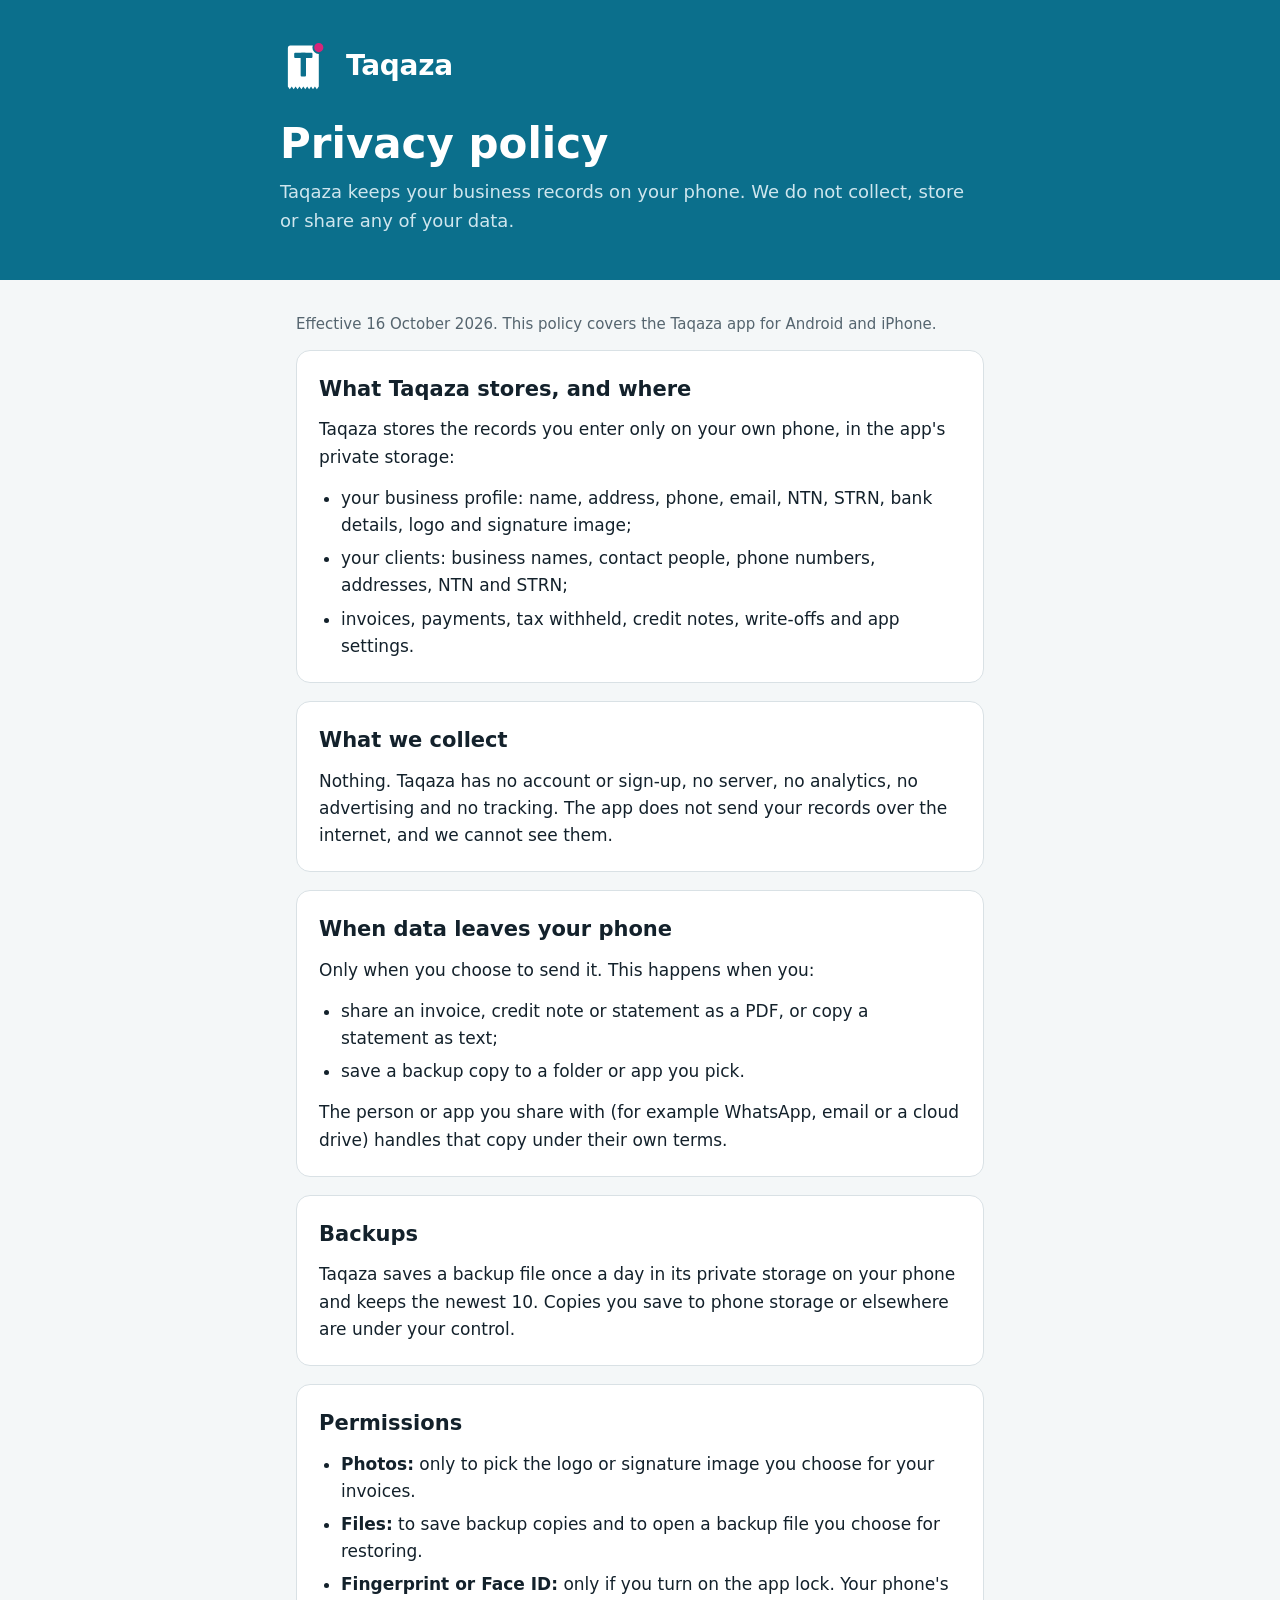
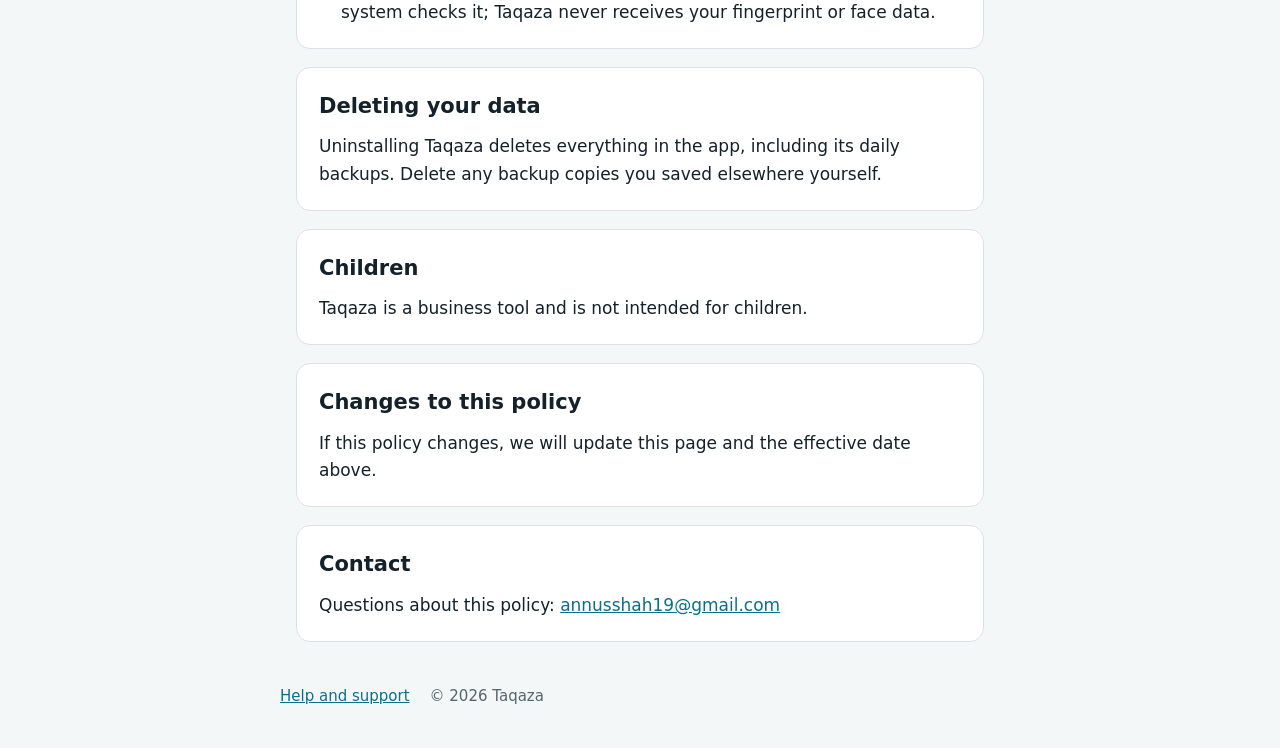
==== privacy.html @ 7a39a260 "Publish Taqaza support page and privacy policy Co-Authored-By: Claude Opus 5.5 <noreply@anthropic.co" ====
<!doctype html>
<html lang="en">
<head>
  <meta charset="utf-8">
  <meta name="viewport" content="width=device-width, initial-scale=1">
  <title>Taqaza Privacy Policy</title>
  <meta name="description" content="Taqaza keeps your business records on your phone. We do not collect, store or share your data.">
  <link rel="icon" href="favicon.png">
  <link rel="stylesheet" href="style.css">
</head>
<body>
  <header class="band">
    <div class="inner">
      <a class="brand" href="./" aria-label="Taqaza support home">
        <svg viewBox="240 120 620 740" aria-hidden="true">
          <path d="M292,236 Q292,200 328,200 H696 Q732,200 732,236 V780 L704.5,820 L677,780 L649.5,820 L622,780 L594.5,820 L567,780 L539.5,820 L512,780 L484.5,820 L457,780 L429.5,820 L402,780 L374.5,820 L347,780 L319.5,820 L292,780 Z" fill="#ffffff"/>
          <rect x="382" y="300" width="260" height="76" rx="14" fill="#0b6f8c"/>
          <rect x="474" y="300" width="76" height="340" rx="14" fill="#0b6f8c"/>
          <circle cx="732" cy="228" r="78" fill="#d6267a" stroke="#0b6f8c" stroke-width="26"/>
        </svg>
        <span>Taqaza</span>
      </a>
      <h1>Privacy policy</h1>
      <p>Taqaza keeps your business records on your phone. We do not collect, store or share any of your data.</p>
    </div>
  </header>

  <main>
    <p class="meta">Effective 16 October 2026. This policy covers the Taqaza app for Android and iPhone.</p>

    <section>
      <h2>What Taqaza stores, and where</h2>
      <p>Taqaza stores the records you enter only on your own phone, in the app's private storage:</p>
      <ul>
        <li>your business profile: name, address, phone, email, NTN, STRN, bank details, logo and signature image;</li>
        <li>your clients: business names, contact people, phone numbers, addresses, NTN and STRN;</li>
        <li>invoices, payments, tax withheld, credit notes, write-offs and app settings.</li>
      </ul>
    </section>

    <section>
      <h2>What we collect</h2>
      <p>Nothing. Taqaza has no account or sign-up, no server, no analytics, no advertising and no tracking. The app does not send your records over the internet, and we cannot see them.</p>
    </section>

    <section>
      <h2>When data leaves your phone</h2>
      <p>Only when you choose to send it. This happens when you:</p>
      <ul>
        <li>share an invoice, credit note or statement as a PDF, or copy a statement as text;</li>
        <li>save a backup copy to a folder or app you pick.</li>
      </ul>
      <p>The person or app you share with (for example WhatsApp, email or a cloud drive) handles that copy under their own terms.</p>
    </section>

    <section>
      <h2>Backups</h2>
      <p>Taqaza saves a backup file once a day in its private storage on your phone and keeps the newest 10. Copies you save to phone storage or elsewhere are under your control.</p>
    </section>

    <section>
      <h2>Permissions</h2>
      <ul>
        <li><strong>Photos:</strong> only to pick the logo or signature image you choose for your invoices.</li>
        <li><strong>Files:</strong> to save backup copies and to open a backup file you choose for restoring.</li>
        <li><strong>Fingerprint or Face ID:</strong> only if you turn on the app lock. Your phone's system checks it; Taqaza never receives your fingerprint or face data.</li>
      </ul>
    </section>

    <section>
      <h2>Deleting your data</h2>
      <p>Uninstalling Taqaza deletes everything in the app, including its daily backups. Delete any backup copies you saved elsewhere yourself.</p>
    </section>

    <section>
      <h2>Children</h2>
      <p>Taqaza is a business tool and is not intended for children.</p>
    </section>

    <section>
      <h2>Changes to this policy</h2>
      <p>If this policy changes, we will update this page and the effective date above.</p>
    </section>

    <section>
      <h2>Contact</h2>
      <p>Questions about this policy: <a href="mailto:annusshah19@gmail.com">annusshah19@gmail.com</a></p>
    </section>
  </main>

  <footer>
    <div class="inner">
      <a href="./">Help and support</a>
      <span>© 2026 Taqaza</span>
    </div>
  </footer>
</body>
</html>
---- style.css ----
/* Layout: one readable column; brand header band in Taqaza teal. */
:root {
  --bg: #f4f7f8;
  --surface: #ffffff;
  --fg: #13212b;
  --muted: #55656f;
  --line: #d9e1e5;
  --accent: #0b6f8c;
  --accent-ink: #ffffff;
  --accent-soft: #dff0f5;
  --dot: #d6267a;
  --font: "Segoe UI", system-ui, -apple-system, Roboto, "Helvetica Neue", Arial, sans-serif;
  color-scheme: light;
}
@media (prefers-color-scheme: dark) {
  :root {
    --bg: #0b1216; --surface: #141f25; --fg: #e4ecef; --muted: #9aaab3; --line: #24333b;
    --accent: #4cc0de; --accent-ink: #06222b; --accent-soft: #12323c; color-scheme: dark;
  }
}
* { box-sizing: border-box; }
body { margin: 0; background: var(--bg); color: var(--fg); font-family: var(--font); font-size: 17px; line-height: 1.6; }
a { color: var(--accent); }
a:focus-visible { outline: 2px solid var(--accent); outline-offset: 2px; }

.band { background: #0b6f8c; color: #ffffff; padding: 40px 16px 44px; }
.band .inner, main, footer .inner { max-width: 720px; margin: 0 auto; }
.brand { display: flex; align-items: center; gap: 14px; text-decoration: none; color: inherit; }
.brand svg { width: 52px; height: 52px; flex: none; }
.brand span { font-size: 28px; font-weight: 700; letter-spacing: -0.01em; }
.band h1 { font-size: clamp(30px, 6vw, 42px); line-height: 1.15; margin: 28px 0 10px; text-wrap: balance; }
.band p { margin: 0; color: #cfe6ee; font-size: 18px; max-width: 60ch; }

main { padding: 32px 16px 16px; }
section { background: var(--surface); border: 1px solid var(--line); border-radius: 14px; padding: 22px 22px 8px; margin-bottom: 18px; }
h2 { font-size: 21px; margin: 0 0 10px; }
h3 { font-size: 17px; margin: 18px 0 4px; }
p, ul { margin: 0 0 14px; }
ul { padding-left: 22px; }
li { margin-bottom: 6px; }
.meta { color: var(--muted); font-size: 15px; }
.contact { display: inline-flex; align-items: center; gap: 10px; background: var(--accent-soft); border-radius: 12px; padding: 12px 16px; margin-bottom: 14px; font-weight: 600; word-break: break-all; }
details { border-top: 1px solid var(--line); padding: 12px 0; }
details:first-of-type { border-top: 0; }
summary { cursor: pointer; font-weight: 600; }
details p { margin: 8px 0 4px; }

footer { padding: 8px 16px 40px; color: var(--muted); font-size: 15px; }
footer .inner { display: flex; flex-wrap: wrap; gap: 8px 20px; }
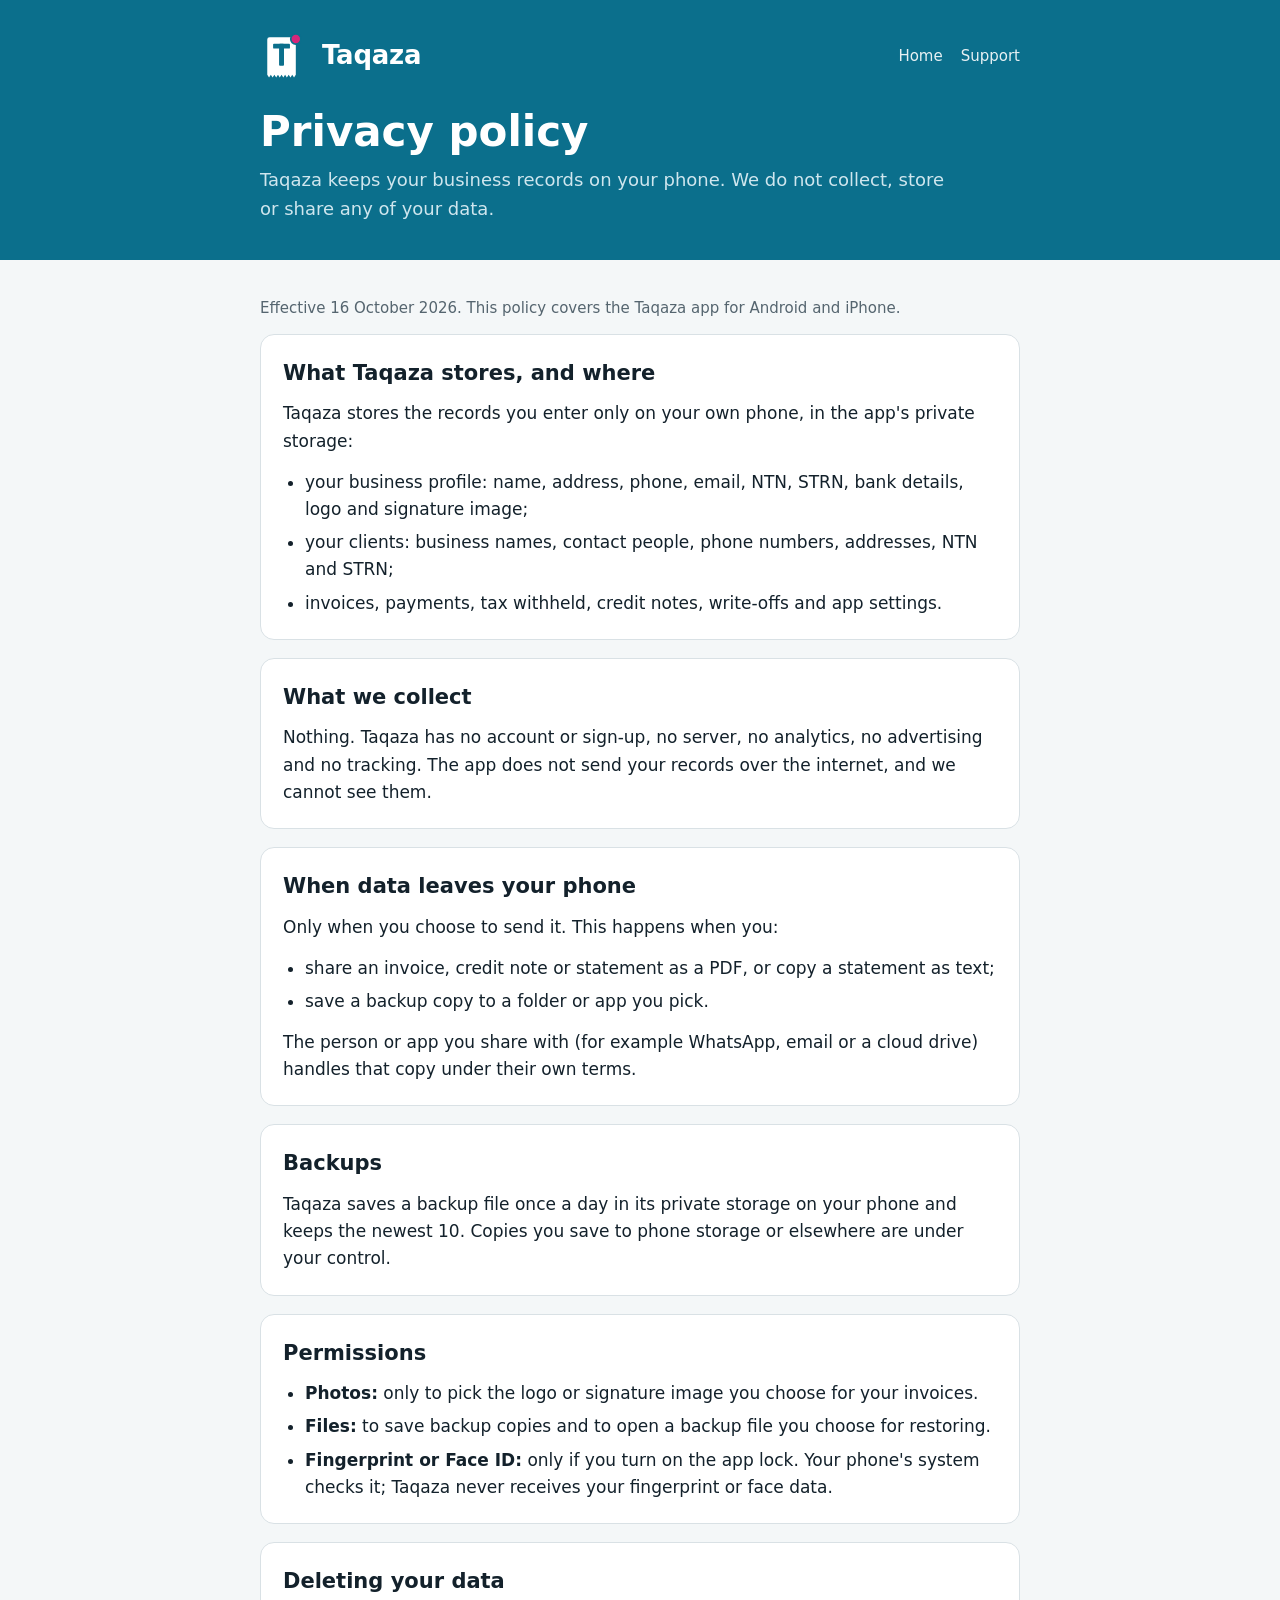
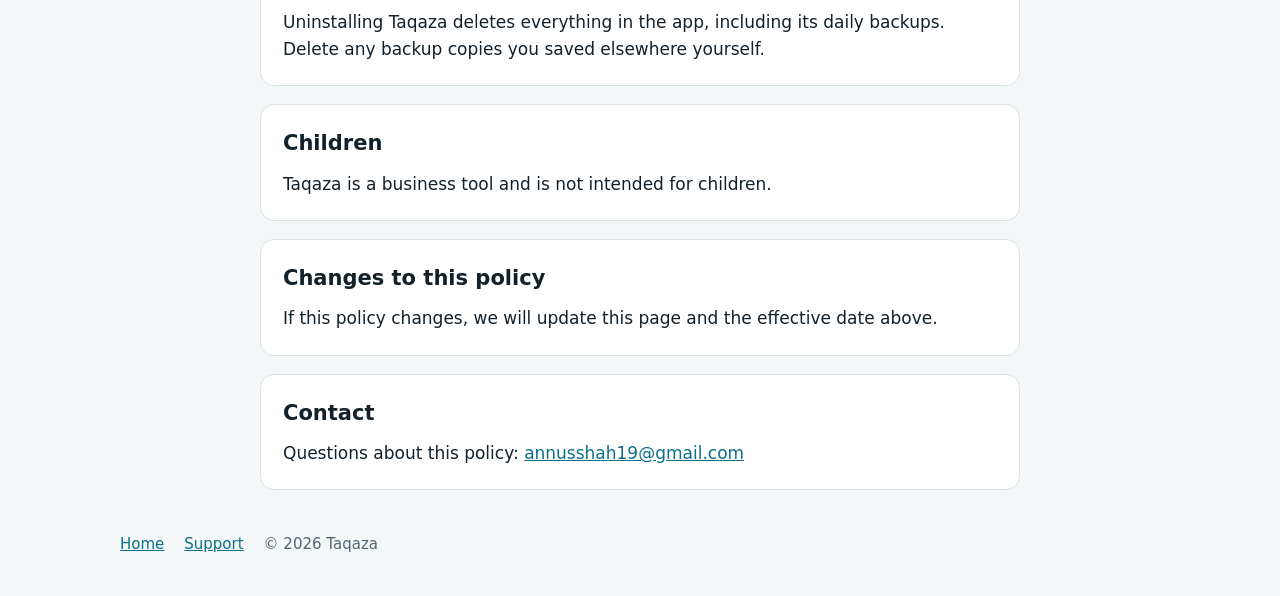
==== commit 9956124d: "Turn the site into a marketing page with app screenshots - Home page: pitch, the lump-sum example, s" ====
--- a/privacy.html
+++ b/privacy.html
@@ -9,9 +9,10 @@
   <link rel="stylesheet" href="style.css">
 </head>
 <body>
-  <header class="band">
-    <div class="inner">
-      <a class="brand" href="./" aria-label="Taqaza support home">
+  <header class="band small">
+    <div class="inner narrow">
+      <div class="topbar">
+      <a class="brand" href="./" aria-label="Taqaza home">
         <svg viewBox="240 120 620 740" aria-hidden="true">
           <path d="M292,236 Q292,200 328,200 H696 Q732,200 732,236 V780 L704.5,820 L677,780 L649.5,820 L622,780 L594.5,820 L567,780 L539.5,820 L512,780 L484.5,820 L457,780 L429.5,820 L402,780 L374.5,820 L347,780 L319.5,820 L292,780 Z" fill="#ffffff"/>
           <rect x="382" y="300" width="260" height="76" rx="14" fill="#0b6f8c"/>
@@ -20,15 +21,18 @@
         </svg>
         <span>Taqaza</span>
       </a>
+      <nav class="nav" aria-label="Site"><a href="./">Home</a><a href="./#support">Support</a></nav>
+      </div>
       <h1>Privacy policy</h1>
       <p>Taqaza keeps your business records on your phone. We do not collect, store or share any of your data.</p>
     </div>
   </header>
 
   <main>
+    <div class="inner narrow">
     <p class="meta">Effective 16 October 2026. This policy covers the Taqaza app for Android and iPhone.</p>
 
-    <section>
+    <section class="card">
       <h2>What Taqaza stores, and where</h2>
       <p>Taqaza stores the records you enter only on your own phone, in the app's private storage:</p>
       <ul>
@@ -38,12 +42,12 @@
       </ul>
     </section>
 
-    <section>
+    <section class="card">
       <h2>What we collect</h2>
       <p>Nothing. Taqaza has no account or sign-up, no server, no analytics, no advertising and no tracking. The app does not send your records over the internet, and we cannot see them.</p>
     </section>
 
-    <section>
+    <section class="card">
       <h2>When data leaves your phone</h2>
       <p>Only when you choose to send it. This happens when you:</p>
       <ul>
@@ -53,12 +57,12 @@
       <p>The person or app you share with (for example WhatsApp, email or a cloud drive) handles that copy under their own terms.</p>
     </section>
 
-    <section>
+    <section class="card">
       <h2>Backups</h2>
       <p>Taqaza saves a backup file once a day in its private storage on your phone and keeps the newest 10. Copies you save to phone storage or elsewhere are under your control.</p>
     </section>
 
-    <section>
+    <section class="card">
       <h2>Permissions</h2>
       <ul>
         <li><strong>Photos:</strong> only to pick the logo or signature image you choose for your invoices.</li>
@@ -67,30 +71,32 @@
       </ul>
     </section>
 
-    <section>
+    <section class="card">
       <h2>Deleting your data</h2>
       <p>Uninstalling Taqaza deletes everything in the app, including its daily backups. Delete any backup copies you saved elsewhere yourself.</p>
     </section>
 
-    <section>
+    <section class="card">
       <h2>Children</h2>
       <p>Taqaza is a business tool and is not intended for children.</p>
     </section>
 
-    <section>
+    <section class="card">
       <h2>Changes to this policy</h2>
       <p>If this policy changes, we will update this page and the effective date above.</p>
     </section>
 
-    <section>
+    <section class="card">
       <h2>Contact</h2>
       <p>Questions about this policy: <a href="mailto:annusshah19@gmail.com">annusshah19@gmail.com</a></p>
     </section>
+    </div>
   </main>
 
   <footer>
     <div class="inner">
-      <a href="./">Help and support</a>
+      <a href="./">Home</a>
+      <a href="./#support">Support</a>
       <span>© 2026 Taqaza</span>
     </div>
   </footer>
--- a/style.css
+++ b/style.css
@@ -1,4 +1,4 @@
-/* Layout: one readable column; brand header band in Taqaza teal. */
+/* Layout: teal brand band (hero), then one readable column of sections; wider grid for screens and features. */
 :root {
   --bg: #f4f7f8;
   --surface: #ffffff;
@@ -8,6 +8,7 @@
   --accent: #0b6f8c;
   --accent-ink: #ffffff;
   --accent-soft: #dff0f5;
+  --ok: #1b7a47;
   --dot: #d6267a;
   --font: "Segoe UI", system-ui, -apple-system, Roboto, "Helvetica Neue", Arial, sans-serif;
   color-scheme: light;
@@ -15,30 +16,79 @@
 @media (prefers-color-scheme: dark) {
   :root {
     --bg: #0b1216; --surface: #141f25; --fg: #e4ecef; --muted: #9aaab3; --line: #24333b;
-    --accent: #4cc0de; --accent-ink: #06222b; --accent-soft: #12323c; color-scheme: dark;
+    --accent: #4cc0de; --accent-ink: #06222b; --accent-soft: #12323c; --ok: #55c98a; color-scheme: dark;
   }
 }
 * { box-sizing: border-box; }
+html { scroll-behavior: smooth; }
+@media (prefers-reduced-motion: reduce) { html { scroll-behavior: auto; } }
 body { margin: 0; background: var(--bg); color: var(--fg); font-family: var(--font); font-size: 17px; line-height: 1.6; }
+img { max-width: 100%; display: block; }
 a { color: var(--accent); }
-a:focus-visible { outline: 2px solid var(--accent); outline-offset: 2px; }
+a:focus-visible, summary:focus-visible { outline: 2px solid var(--accent); outline-offset: 2px; }
 
-.band { background: #0b6f8c; color: #ffffff; padding: 40px 16px 44px; }
-.band .inner, main, footer .inner { max-width: 720px; margin: 0 auto; }
+/* brand band */
+.band { background: #0b6f8c; color: #ffffff; padding: 32px 16px 44px; }
+.band a { color: #ffffff; }
+.inner { max-width: 1040px; margin: 0 auto; }
+.narrow { max-width: 760px; }
+.topbar { display: flex; align-items: center; justify-content: space-between; gap: 16px; flex-wrap: wrap; }
 .brand { display: flex; align-items: center; gap: 14px; text-decoration: none; color: inherit; }
-.brand svg { width: 52px; height: 52px; flex: none; }
-.brand span { font-size: 28px; font-weight: 700; letter-spacing: -0.01em; }
-.band h1 { font-size: clamp(30px, 6vw, 42px); line-height: 1.15; margin: 28px 0 10px; text-wrap: balance; }
-.band p { margin: 0; color: #cfe6ee; font-size: 18px; max-width: 60ch; }
+.brand svg { width: 48px; height: 48px; flex: none; }
+.brand span { font-size: 26px; font-weight: 700; letter-spacing: -0.01em; }
+.nav { display: flex; gap: 18px; font-size: 15px; }
+.nav a { text-decoration: none; opacity: 0.9; }
+.nav a:hover { opacity: 1; text-decoration: underline; }
 
-main { padding: 32px 16px 16px; }
-section { background: var(--surface); border: 1px solid var(--line); border-radius: 14px; padding: 22px 22px 8px; margin-bottom: 18px; }
+.hero { display: grid; grid-template-columns: minmax(0, 1.25fr) minmax(0, 0.75fr); gap: 40px; align-items: center; margin-top: 36px; }
+.hero h1 { font-size: clamp(32px, 5.4vw, 52px); line-height: 1.1; margin: 0 0 16px; letter-spacing: -0.015em; text-wrap: balance; }
+.hero p { margin: 0 0 18px; color: #d6ebf2; font-size: 19px; max-width: 58ch; }
+.hero .facts { display: flex; flex-wrap: wrap; gap: 8px; margin: 22px 0 26px; padding: 0; list-style: none; }
+.hero .facts li { background: rgba(255, 255, 255, 0.12); border-radius: 999px; padding: 6px 14px; font-size: 15px; margin: 0; }
+.hero img { width: 100%; max-width: 320px; margin-left: auto; border-radius: 22px; box-shadow: 0 24px 50px -20px rgba(0, 20, 30, 0.55); }
+.cta { display: flex; flex-wrap: wrap; gap: 12px; align-items: center; }
+.btn { display: inline-block; background: #ffffff; color: #0b6f8c !important; font-weight: 700; text-decoration: none; padding: 12px 20px; border-radius: 12px; }
+.soon { color: #d6ebf2; font-size: 15px; }
+.band.small { padding-bottom: 36px; }
+.band.small h1 { font-size: clamp(30px, 6vw, 42px); line-height: 1.15; margin: 28px 0 10px; text-wrap: balance; }
+.band.small p { margin: 0; color: #cfe6ee; font-size: 18px; max-width: 60ch; }
+@media (max-width: 760px) {
+  .hero { grid-template-columns: 1fr; gap: 28px; }
+  .hero img { margin: 0 auto; max-width: 260px; }
+}
+
+/* page body */
+main { padding: 36px 16px 16px; }
+.block { margin: 0 auto 44px; }
+.block > h2 { font-size: clamp(24px, 3.6vw, 30px); line-height: 1.2; margin: 0 0 8px; text-wrap: balance; }
+.block > .lead { color: var(--muted); margin: 0 0 22px; max-width: 62ch; }
+section.card, .card { background: var(--surface); border: 1px solid var(--line); border-radius: 14px; padding: 22px 22px 8px; margin-bottom: 18px; }
 h2 { font-size: 21px; margin: 0 0 10px; }
-h3 { font-size: 17px; margin: 18px 0 4px; }
+h3 { font-size: 17px; margin: 0 0 6px; }
 p, ul { margin: 0 0 14px; }
 ul { padding-left: 22px; }
 li { margin-bottom: 6px; }
 .meta { color: var(--muted); font-size: 15px; }
+
+/* the worked example */
+.example { display: grid; grid-template-columns: repeat(3, minmax(0, 1fr)); gap: 12px; margin: 6px 0 16px; }
+.example div { border: 1px solid var(--line); border-radius: 12px; padding: 12px 14px; background: var(--bg); }
+.example b { display: block; font-variant-numeric: tabular-nums; }
+.example .paid { color: var(--ok); font-weight: 600; font-size: 15px; }
+.example .due { color: var(--muted); font-size: 15px; }
+@media (max-width: 560px) { .example { grid-template-columns: 1fr; } }
+
+/* screenshots: a swipeable strip on phones, a grid on wide screens */
+.screens { display: grid; grid-auto-flow: column; grid-auto-columns: minmax(220px, 1fr); gap: 16px; overflow-x: auto; scroll-snap-type: x mandatory; padding: 4px 2px 14px; margin: 0; list-style: none; }
+.screens li { scroll-snap-align: start; margin: 0; }
+.screens img { border-radius: 16px; border: 1px solid var(--line); width: 100%; height: auto; aspect-ratio: 9 / 16; }
+@media (min-width: 980px) { .screens { grid-auto-flow: row; grid-template-columns: repeat(3, minmax(0, 1fr)); overflow: visible; } }
+
+/* features */
+.features { display: grid; grid-template-columns: repeat(auto-fit, minmax(260px, 1fr)); gap: 16px; }
+.features .card { margin: 0; padding-bottom: 14px; }
+.features p { margin: 0; color: var(--muted); }
+
 .contact { display: inline-flex; align-items: center; gap: 10px; background: var(--accent-soft); border-radius: 12px; padding: 12px 16px; margin-bottom: 14px; font-weight: 600; word-break: break-all; }
 details { border-top: 1px solid var(--line); padding: 12px 0; }
 details:first-of-type { border-top: 0; }
